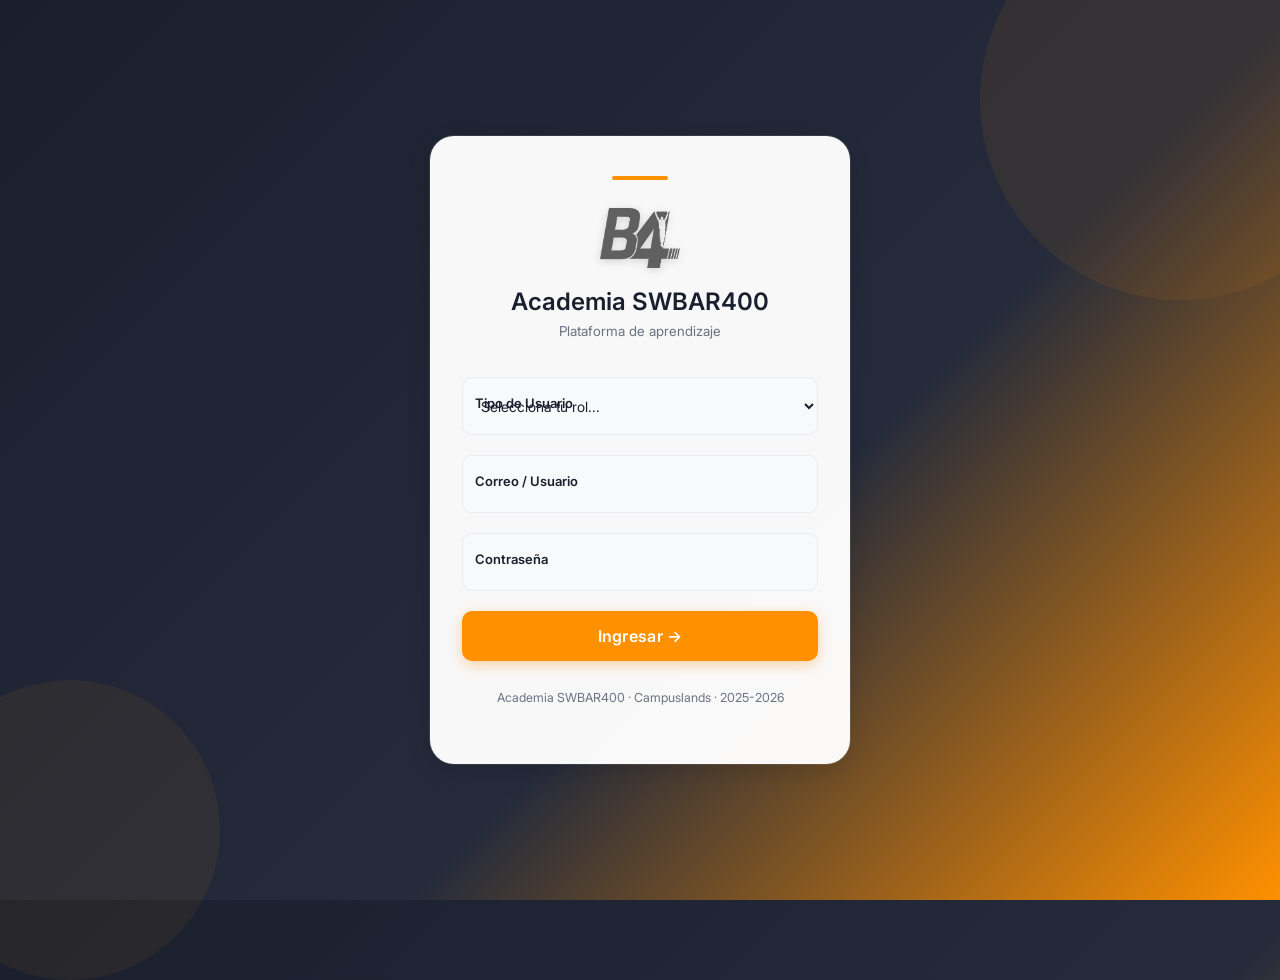
==== index.html @ d612a83b "Feat: :sparkles: Add PlataformaLMS" ====
<!DOCTYPE html>
<html lang="es">
<head>
  <meta charset="UTF-8">
  <meta name="viewport" content="width=device-width, initial-scale=1.0">
  <title>Academia SWBAR400 — Iniciar Sesión</title>
  <link href="https://cdn.jsdelivr.net/npm/bootstrap@5.3.7/dist/css/bootstrap.min.css"
        rel="stylesheet"
        integrity="sha384-LN+7fdVzj6u52u30Kp6M/trliBMCMKTyK833zpbD+pXdCLuTusPj697FH4R/5mcr"
        crossorigin="anonymous">
  <link rel="stylesheet" href="./css/style.css">
</head>
<body>

  <div class="contenedorLogin">

    <!-- Logo -->
    <img src="./recursos/img/img/diminutivo1.png" alt="Logo" class="diminutivo-login">

    <div>
      <h2>Academia SWBAR400</h2>
      <p style="text-align:center; color:var(--color-texto-muted); font-size:0.85rem; margin-top:4px;">
        Plataforma de aprendizaje
      </p>
    </div>

    <!-- Tipo de usuario -->
    <div class="form-floating">
      <label style="font-size:0.82rem; font-family:var(--fuente-titulo); color:var(--color-texto2); display:block; margin-bottom:6px;">
        Tipo de Usuario
      </label>
      <select class="form-control" id="floatingSelect" style="appearance:auto;">
        <option value="Selecciona Tipo de Usuario">Selecciona tu rol...</option>
        <option value="1">Administrador</option>
        <option value="2">Docente</option>
        <option value="3">Estudiante</option>
      </select>
    </div>

    <!-- Usuario -->
    <div class="form-floating">
      <label style="font-size:0.82rem; font-family:var(--fuente-titulo); color:var(--color-texto2); display:block; margin-bottom:6px;">
        Correo / Usuario
      </label>
      <input type="email" class="form-control" id="floatingInput" placeholder="correo@ejemplo.com">
    </div>

    <!-- Contraseña -->
    <div class="form-floating">
      <label style="font-size:0.82rem; font-family:var(--fuente-titulo); color:var(--color-texto2); display:block; margin-bottom:6px;">
        Contraseña
      </label>
      <input type="password" class="form-control" id="floatingPassword" placeholder="••••••••">
    </div>

    <!-- Botón -->
    <button type="button" class="botones" id="ingresar">
      Ingresar →
    </button>

    <!-- Footer -->
    <p class="login-footer">
      Academia SWBAR400 · Campuslands · 2025-2026
    </p>

  </div>

  <script src="https://cdn.jsdelivr.net/npm/bootstrap@5.3.7/dist/js/bootstrap.bundle.min.js"
    integrity="sha384-ndDqU0Gzau9qJ1lfW4pNLlhNTkCfHzAVBReH9diLvGRem5+R9g2FzA8ZGN954O5Q"
    crossorigin="anonymous">
  </script>
  <script src="./script/script.js"></script>
</body>
</html>
---- css/style.css ----
/* ============================================
   ACADEMIA SWBAR400 — Estilos Login
   ============================================ */

@import url('./fonts.css');
@import url('./variation.css');
@import url('./animation.css');
@import url('./layout.css');
@import url('./components.css');
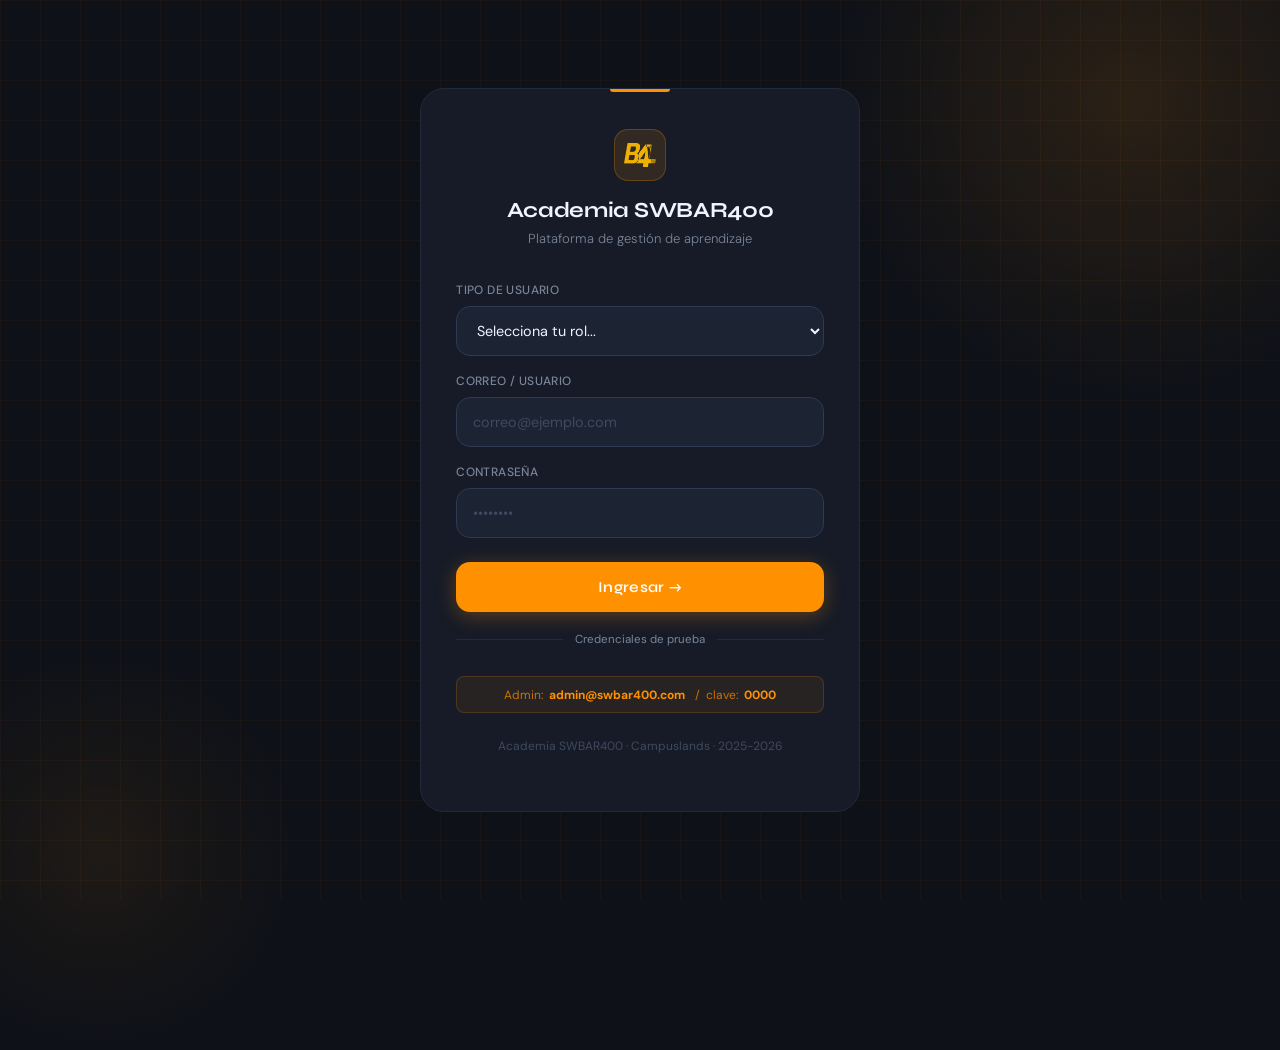
==== commit 5cddd8c1: "Feat: :sparkles: add new login" ====
--- a/index.html
+++ b/index.html
@@ -4,71 +4,343 @@
   <meta charset="UTF-8">
   <meta name="viewport" content="width=device-width, initial-scale=1.0">
   <title>Academia SWBAR400 — Iniciar Sesión</title>
-  <link href="https://cdn.jsdelivr.net/npm/bootstrap@5.3.7/dist/css/bootstrap.min.css"
-        rel="stylesheet"
-        integrity="sha384-LN+7fdVzj6u52u30Kp6M/trliBMCMKTyK833zpbD+pXdCLuTusPj697FH4R/5mcr"
-        crossorigin="anonymous">
-  <link rel="stylesheet" href="./css/style.css">
+  <link rel="icon" type="image/x-icon" href="./recursos/img/img/favicon.ico">
+  <link href="https://cdn.jsdelivr.net/npm/bootstrap@5.3.7/dist/css/bootstrap.min.css" rel="stylesheet">
+  <link href="https://fonts.googleapis.com/css2?family=Syne:wght@400;600;700&family=DM+Sans:wght@300;400;500&display=swap" rel="stylesheet">
+
+  <style>
+    *, *::before, *::after { box-sizing: border-box; margin: 0; padding: 0; }
+
+    :root {
+      --naranja: #FF9000;
+      --naranja-dark: #CC7200;
+      --fondo-oscuro: #0E1117;
+      --panel: #161B27;
+      --panel-borde: #232A3B;
+      --texto: #F0F4FF;
+      --texto-muted: #7A8599;
+      --input-bg: #1C2333;
+      --input-borde: #2E3A52;
+      --input-focus: #FF9000;
+      --radio: 14px;
+    }
+
+    body {
+      min-height: 100vh;
+      background-color: var(--fondo-oscuro);
+      display: flex;
+      align-items: center;
+      justify-content: center;
+      font-family: 'DM Sans', sans-serif;
+      position: relative;
+      overflow: hidden;
+    }
+
+    /* Fondo decorativo */
+    body::before {
+      content: '';
+      position: absolute;
+      width: 600px;
+      height: 600px;
+      border-radius: 50%;
+      background: radial-gradient(circle, rgba(255,144,0,0.12) 0%, transparent 70%);
+      top: -200px;
+      right: -150px;
+      pointer-events: none;
+    }
+
+    body::after {
+      content: '';
+      position: absolute;
+      width: 400px;
+      height: 400px;
+      border-radius: 50%;
+      background: radial-gradient(circle, rgba(255,144,0,0.07) 0%, transparent 70%);
+      bottom: -150px;
+      left: -100px;
+      pointer-events: none;
+    }
+
+    /* Grid decorativo */
+    .bg-grid {
+      position: absolute;
+      inset: 0;
+      background-image:
+        linear-gradient(rgba(255,144,0,0.04) 1px, transparent 1px),
+        linear-gradient(90deg, rgba(255,144,0,0.04) 1px, transparent 1px);
+      background-size: 40px 40px;
+      pointer-events: none;
+    }
+
+    /* Tarjeta principal */
+    .login-card {
+      position: relative;
+      z-index: 10;
+      width: 100%;
+      max-width: 440px;
+      background: var(--panel);
+      border: 1px solid var(--panel-borde);
+      border-radius: 24px;
+      padding: 2.5rem 2.2rem;
+      animation: fadeUp 0.5s ease forwards;
+    }
+
+    @keyframes fadeUp {
+      from { opacity: 0; transform: translateY(20px); }
+      to   { opacity: 1; transform: translateY(0); }
+    }
+
+    /* Franja naranja superior */
+    .login-card::before {
+      content: '';
+      position: absolute;
+      top: 0; left: 50%;
+      transform: translateX(-50%);
+      width: 60px;
+      height: 3px;
+      background: var(--naranja);
+      border-radius: 0 0 4px 4px;
+    }
+
+    /* Header */
+    .login-header {
+      text-align: center;
+      margin-bottom: 2rem;
+    }
+
+    .logo-wrap {
+      width: 52px;
+      height: 52px;
+      background: rgba(255,144,0,0.12);
+      border: 1px solid rgba(255,144,0,0.25);
+      border-radius: 14px;
+      display: flex;
+      align-items: center;
+      justify-content: center;
+      margin: 0 auto 1.1rem;
+    }
+
+    .logo-wrap img {
+      width: 32px;
+      filter: brightness(0) saturate(100%) invert(60%) sepia(90%) saturate(600%) hue-rotate(5deg);
+    }
+
+    .login-header h1 {
+      font-family: 'Syne', sans-serif;
+      font-size: 1.35rem;
+      font-weight: 700;
+      color: var(--texto);
+      letter-spacing: -0.3px;
+      margin-bottom: 0.3rem;
+    }
+
+    .login-header p {
+      font-size: 0.82rem;
+      color: var(--texto-muted);
+      font-weight: 300;
+    }
+
+    /* Campos */
+    .campo {
+      margin-bottom: 1rem;
+    }
+
+    .campo label {
+      display: block;
+      font-size: 0.75rem;
+      font-weight: 500;
+      color: var(--texto-muted);
+      margin-bottom: 0.45rem;
+      letter-spacing: 0.4px;
+      text-transform: uppercase;
+    }
+
+    .campo input,
+    .campo select {
+      width: 100%;
+      height: 50px;
+      background: var(--input-bg);
+      border: 1.5px solid var(--input-borde);
+      border-radius: var(--radio);
+      padding: 0 1rem;
+      font-size: 0.9rem;
+      color: var(--texto);
+      font-family: 'DM Sans', sans-serif;
+      transition: border-color 0.2s, box-shadow 0.2s;
+      outline: none;
+      appearance: auto;
+    }
+
+    .campo input::placeholder {
+      color: #3E4A60;
+    }
+
+    .campo input:focus,
+    .campo select:focus {
+      border-color: var(--naranja);
+      box-shadow: 0 0 0 3px rgba(255,144,0,0.12);
+    }
+
+    .campo select option {
+      background: #1C2333;
+      color: var(--texto);
+    }
+
+    /* Botón */
+    .btn-login {
+      width: 100%;
+      height: 50px;
+      background: var(--naranja);
+      color: white;
+      border: none;
+      border-radius: var(--radio);
+      font-family: 'Syne', sans-serif;
+      font-size: 0.95rem;
+      font-weight: 600;
+      cursor: pointer;
+      letter-spacing: 0.3px;
+      transition: background 0.2s, transform 0.15s, box-shadow 0.2s;
+      box-shadow: 0 4px 20px rgba(255,144,0,0.3);
+      margin-top: 0.5rem;
+    }
+
+    .btn-login:hover {
+      background: var(--naranja-dark);
+      transform: translateY(-1px);
+      box-shadow: 0 6px 24px rgba(255,144,0,0.4);
+    }
+
+    .btn-login:active {
+      transform: translateY(0);
+    }
+
+    /* Divider */
+    .divider {
+      display: flex;
+      align-items: center;
+      gap: 0.75rem;
+      margin: 1.2rem 0;
+    }
+
+    .divider::before,
+    .divider::after {
+      content: '';
+      flex: 1;
+      height: 1px;
+      background: var(--panel-borde);
+    }
+
+    .divider span {
+      font-size: 0.72rem;
+      color: var(--texto-muted);
+      white-space: nowrap;
+    }
+
+    /* Footer */
+    .login-footer {
+      text-align: center;
+      margin-top: 1.5rem;
+      font-size: 0.75rem;
+      color: #3E4A60;
+    }
+
+    /* Credenciales de prueba */
+    .cred-badge {
+      display: inline-flex;
+      align-items: center;
+      gap: 0.4rem;
+      background: rgba(255,144,0,0.08);
+      border: 1px solid rgba(255,144,0,0.18);
+      border-radius: 8px;
+      padding: 0.55rem 0.85rem;
+      font-size: 0.75rem;
+      color: #CC7200;
+      margin-top: 0.5rem;
+      width: 100%;
+      justify-content: center;
+    }
+
+    .cred-badge strong {
+      color: var(--naranja);
+    }
+
+    /* Error */
+    .error-msg {
+      display: none;
+      background: rgba(239,68,68,0.1);
+      border: 1px solid rgba(239,68,68,0.25);
+      border-radius: 10px;
+      padding: 0.7rem 1rem;
+      font-size: 0.82rem;
+      color: #F87171;
+      margin-bottom: 1rem;
+      text-align: center;
+    }
+
+    .error-msg.visible { display: block; }
+  </style>
 </head>
 <body>
-
-  <div class="contenedorLogin">
-
-    <!-- Logo -->
-    <img src="./recursos/img/img/diminutivo1.png" alt="Logo" class="diminutivo-login">
-
-    <div>
-      <h2>Academia SWBAR400</h2>
-      <p style="text-align:center; color:var(--color-texto-muted); font-size:0.85rem; margin-top:4px;">
-        Plataforma de aprendizaje
-      </p>
-    </div>
-
-    <!-- Tipo de usuario -->
-    <div class="form-floating">
-      <label style="font-size:0.82rem; font-family:var(--fuente-titulo); color:var(--color-texto2); display:block; margin-bottom:6px;">
-        Tipo de Usuario
-      </label>
-      <select class="form-control" id="floatingSelect" style="appearance:auto;">
-        <option value="Selecciona Tipo de Usuario">Selecciona tu rol...</option>
+  <div class="bg-grid"></div>
+
+  <div class="login-card">
+
+    <div class="login-header">
+      <div class="logo-wrap">
+        <img src="./recursos/img/img/diminutivo1.png" alt="Logo">
+      </div>
+      <h1>Academia SWBAR400</h1>
+      <p>Plataforma de gestión de aprendizaje</p>
+    </div>
+
+    <div class="error-msg" id="errorMsg">Usuario o contraseña incorrectos</div>
+
+    <div class="campo">
+      <label for="floatingSelect">Tipo de usuario</label>
+      <select id="floatingSelect">
+        <option value="">Selecciona tu rol...</option>
         <option value="1">Administrador</option>
         <option value="2">Docente</option>
         <option value="3">Estudiante</option>
       </select>
     </div>
 
-    <!-- Usuario -->
-    <div class="form-floating">
-      <label style="font-size:0.82rem; font-family:var(--fuente-titulo); color:var(--color-texto2); display:block; margin-bottom:6px;">
-        Correo / Usuario
-      </label>
-      <input type="email" class="form-control" id="floatingInput" placeholder="correo@ejemplo.com">
-    </div>
-
-    <!-- Contraseña -->
-    <div class="form-floating">
-      <label style="font-size:0.82rem; font-family:var(--fuente-titulo); color:var(--color-texto2); display:block; margin-bottom:6px;">
-        Contraseña
-      </label>
-      <input type="password" class="form-control" id="floatingPassword" placeholder="••••••••">
-    </div>
-
-    <!-- Botón -->
-    <button type="button" class="botones" id="ingresar">
-      Ingresar →
-    </button>
-
-    <!-- Footer -->
-    <p class="login-footer">
-      Academia SWBAR400 · Campuslands · 2025-2026
-    </p>
-
+    <div class="campo">
+      <label for="floatingInput">Correo / Usuario</label>
+      <input type="email" id="floatingInput" placeholder="correo@ejemplo.com">
+    </div>
+
+    <div class="campo">
+      <label for="floatingPassword">Contraseña</label>
+      <input type="password" id="floatingPassword" placeholder="••••••••">
+    </div>
+
+    <button class="btn-login" id="ingresar">Ingresar →</button>
+
+    <div class="divider"><span>Credenciales de prueba</span></div>
+
+    <div class="cred-badge">
+      Admin: <strong>admin@swbar400.com</strong> &nbsp;/&nbsp; clave: <strong>0000</strong>
+    </div>
+
+    <p class="login-footer">Academia SWBAR400 · Campuslands · 2025-2026</p>
   </div>
 
-  <script src="https://cdn.jsdelivr.net/npm/bootstrap@5.3.7/dist/js/bootstrap.bundle.min.js"
-    integrity="sha384-ndDqU0Gzau9qJ1lfW4pNLlhNTkCfHzAVBReH9diLvGRem5+R9g2FzA8ZGN954O5Q"
-    crossorigin="anonymous">
+  <script src="https://cdn.jsdelivr.net/npm/bootstrap@5.3.7/dist/js/bootstrap.bundle.min.js"></script>
+  <script src="./script/script.js"></script>
+
+  <script>
+    // Mostrar error de forma visual en lugar de alert
+    const _origAlert = window.alert;
+    window.alert = function(msg) {
+      if (msg && msg.toLowerCase().includes('incorrect')) {
+        const el = document.getElementById('errorMsg');
+        el.classList.add('visible');
+        setTimeout(() => el.classList.remove('visible'), 3000);
+      } else {
+        _origAlert(msg);
+      }
+    };
   </script>
-  <script src="./script/script.js"></script>
 </body>
 </html>
